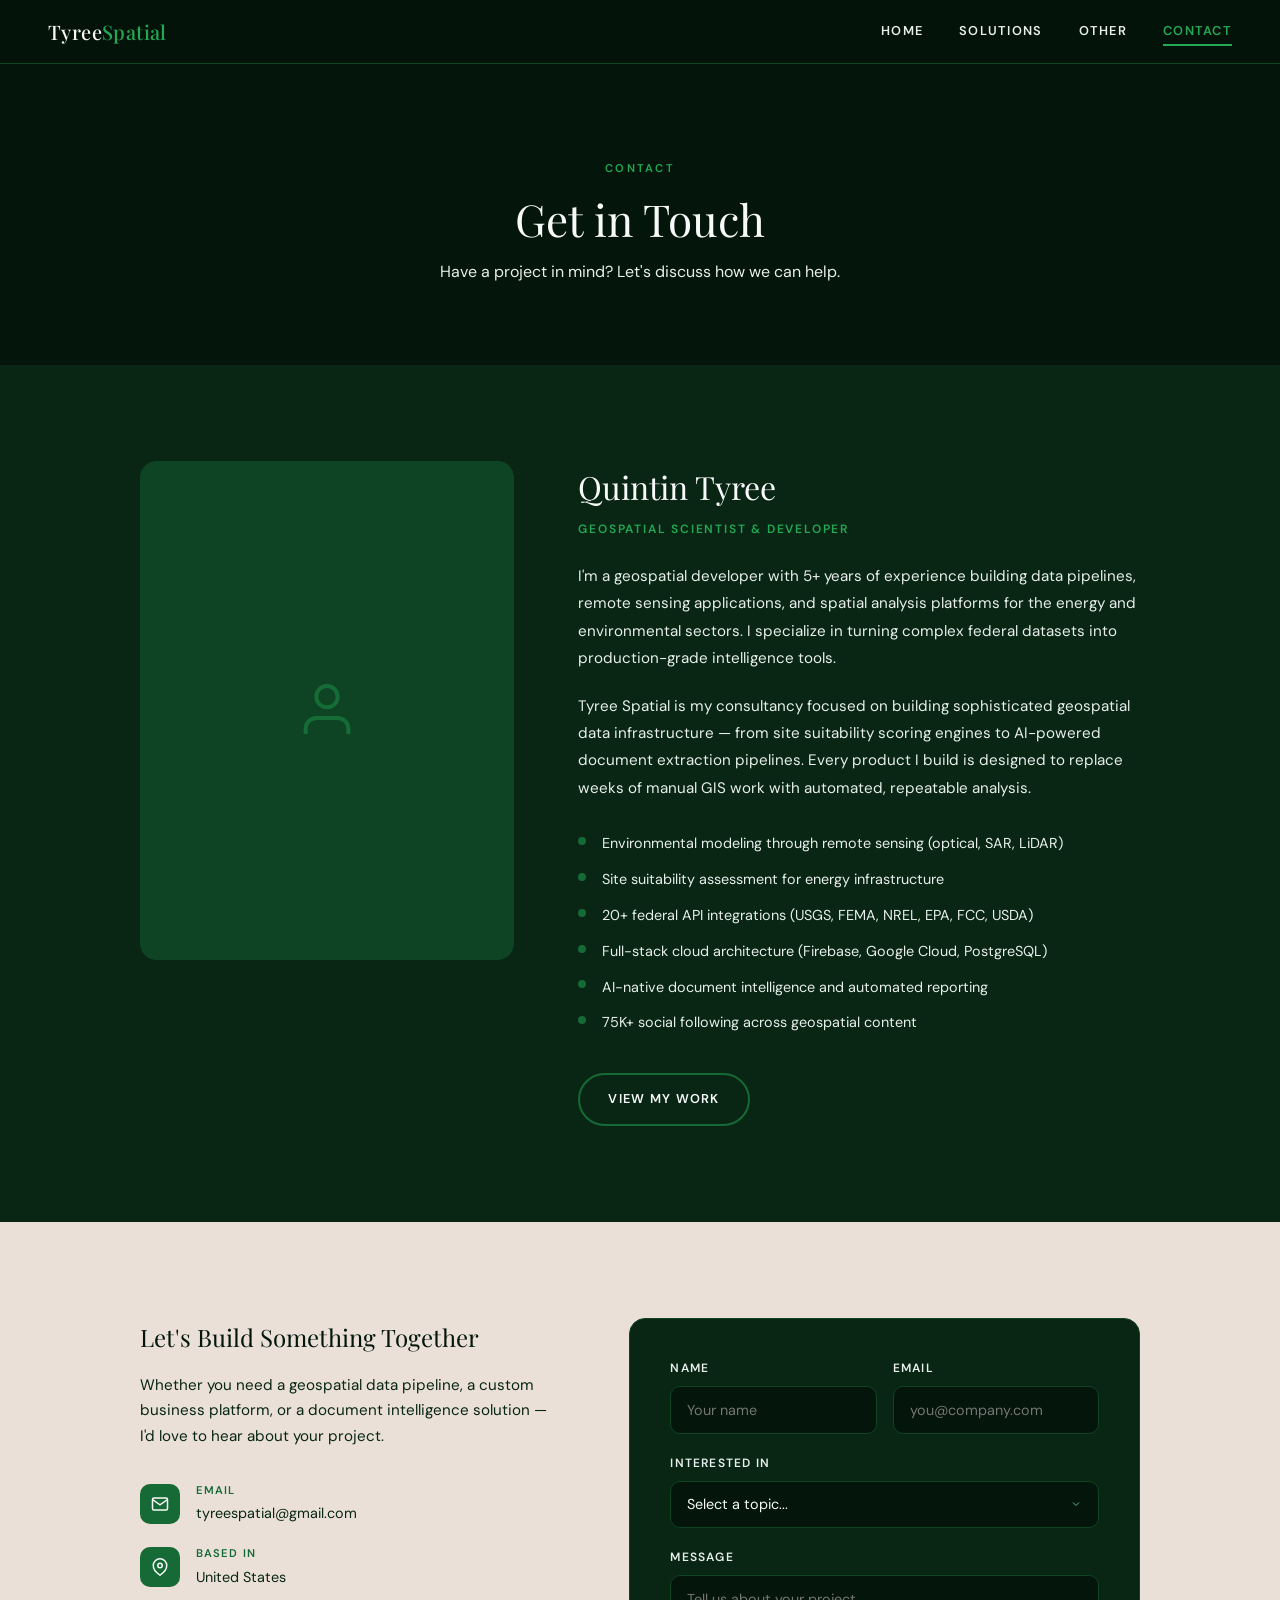
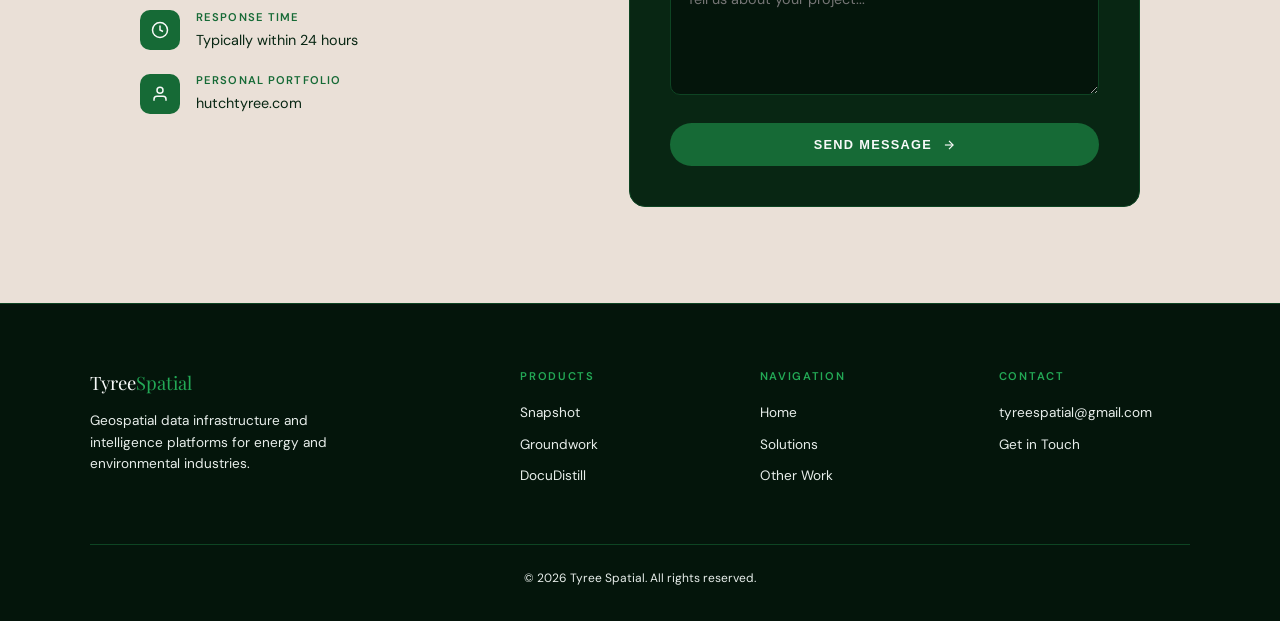
==== contact.html @ fcd2a638 "Add files via upload" ====
<!DOCTYPE html>
<html lang="en">
<head>
    <meta charset="UTF-8">
    <meta name="viewport" content="width=device-width, initial-scale=1.0">
    <title>Contact | Tyree Spatial</title>
    <link rel="preconnect" href="https://fonts.googleapis.com">
    <link rel="preconnect" href="https://fonts.gstatic.com" crossorigin>
    <link href="https://fonts.googleapis.com/css2?family=Playfair+Display:wght@400;500;600&family=DM+Sans:wght@400;500;600&display=swap" rel="stylesheet">
    <link rel="stylesheet" href="styles.css">
    <style>
        .page-hero {
            padding: 10rem 2rem 5rem;
            background: var(--green-darkest);
            text-align: center;
        }

        .page-hero .section-title {
            font-size: clamp(1.75rem, 4vw, 2.75rem);
            margin-bottom: 0.75rem;
        }

        /* ABOUT ME */
        .about-layout {
            max-width: 1000px;
            margin: 0 auto;
            display: grid;
            grid-template-columns: 1fr 1.5fr;
            gap: 4rem;
            align-items: start;
        }

        .about-photo {
            border-radius: 16px;
            overflow: hidden;
            border: 1px solid var(--green-mid);
            aspect-ratio: 3/4;
            background: var(--green-mid);
            display: flex;
            align-items: center;
            justify-content: center;
        }

        .about-photo img {
            width: 100%;
            height: 100%;
            object-fit: cover;
        }

        .about-photo svg {
            width: 64px;
            height: 64px;
            stroke: var(--green-light);
            fill: none;
            opacity: 0.4;
        }

        .about-name {
            font-family: 'Playfair Display', serif;
            font-size: clamp(1.5rem, 3vw, 2rem);
            font-weight: 400;
            margin-bottom: 0.5rem;
        }

        .about-role {
            font-size: 0.75rem;
            font-weight: 600;
            letter-spacing: 0.15em;
            text-transform: uppercase;
            color: var(--green-light);
            margin-bottom: 1.5rem;
        }

        .about-text {
            font-size: 0.95rem;
            color: var(--white-soft);
            line-height: 1.8;
            margin-bottom: 1.25rem;
        }

        .about-highlights {
            list-style: none;
            margin: 1.5rem 0 2rem;
        }

        .about-highlights li {
            font-size: 0.9rem;
            color: var(--white-soft);
            padding: 0.4rem 0 0.4rem 1.5rem;
            position: relative;
        }

        .about-highlights li::before {
            content: '';
            position: absolute;
            left: 0;
            top: 0.7rem;
            width: 8px;
            height: 8px;
            border-radius: 50%;
            background: var(--green-accent);
        }

        /* CONTACT LAYOUT */
        .contact-layout {
            max-width: 1000px;
            margin: 0 auto;
            display: grid;
            grid-template-columns: 1fr 1.2fr;
            gap: 4rem;
            align-items: start;
        }

        .contact-info h2 {
            font-family: 'Playfair Display', serif;
            font-size: 1.5rem;
            font-weight: 400;
            color: var(--green-darkest);
            margin-bottom: 1rem;
        }

        .contact-info p {
            font-size: 0.95rem;
            color: var(--green-dark);
            line-height: 1.7;
            margin-bottom: 2rem;
        }

        .contact-detail {
            display: flex;
            align-items: center;
            gap: 1rem;
            margin-bottom: 1.25rem;
        }

        .contact-detail-icon {
            width: 40px;
            height: 40px;
            background: var(--green-accent);
            border-radius: 10px;
            display: flex;
            align-items: center;
            justify-content: center;
            flex-shrink: 0;
        }

        .contact-detail-icon svg {
            width: 18px;
            height: 18px;
            stroke: var(--white);
            fill: none;
        }

        .contact-detail-text {
            font-size: 0.9rem;
            color: var(--green-dark);
        }

        .contact-detail-text strong {
            display: block;
            font-size: 0.7rem;
            font-weight: 600;
            letter-spacing: 0.1em;
            text-transform: uppercase;
            color: var(--green-accent);
            margin-bottom: 0.15rem;
        }

        /* FORM */
        .contact-form {
            background: var(--green-dark);
            border-radius: 16px;
            padding: 2.5rem;
            border: 1px solid var(--green-mid);
        }

        .form-group {
            margin-bottom: 1.25rem;
        }

        .form-group label {
            display: block;
            font-size: 0.75rem;
            font-weight: 600;
            letter-spacing: 0.1em;
            text-transform: uppercase;
            color: var(--white-soft);
            margin-bottom: 0.5rem;
        }

        .form-group input,
        .form-group textarea,
        .form-group select {
            width: 100%;
            padding: 0.85rem 1rem;
            background: var(--green-darkest);
            border: 1px solid var(--green-mid);
            border-radius: 10px;
            color: var(--white);
            font-family: 'DM Sans', sans-serif;
            font-size: 0.9rem;
            transition: border-color 0.3s;
        }

        .form-group input:focus,
        .form-group textarea:focus,
        .form-group select:focus {
            outline: none;
            border-color: var(--green-accent);
        }

        .form-group textarea {
            min-height: 120px;
            resize: vertical;
        }

        .form-group select {
            cursor: pointer;
            appearance: none;
            background-image: url("data:image/svg+xml,%3Csvg xmlns='http://www.w3.org/2000/svg' width='12' height='12' viewBox='0 0 24 24' fill='none' stroke='%2360b88c' stroke-width='2'%3E%3Cpolyline points='6 9 12 15 18 9'%3E%3C/polyline%3E%3C/svg%3E");
            background-repeat: no-repeat;
            background-position: right 1rem center;
        }

        .form-row {
            display: grid;
            grid-template-columns: 1fr 1fr;
            gap: 1rem;
        }

        .form-submit {
            margin-top: 0.5rem;
        }

        .form-submit .btn {
            width: 100%;
            justify-content: center;
        }

        @media (max-width: 900px) {
            .about-layout {
                grid-template-columns: 1fr;
                gap: 2.5rem;
            }
            .about-photo {
                max-width: 300px;
                margin: 0 auto;
            }
            .contact-layout {
                grid-template-columns: 1fr;
                gap: 2.5rem;
            }
        }

        @media (max-width: 600px) {
            .form-row { grid-template-columns: 1fr; }
            .contact-form { padding: 1.75rem; }
        }
    </style>
</head>
<body>
    <div id="nav"></div>

    <!-- PAGE HERO -->
    <section class="page-hero">
        <p class="section-label">Contact</p>
        <h1 class="section-title">Get in Touch</h1>
        <p class="section-subtitle">Have a project in mind? Let's discuss how we can help.</p>
    </section>

    <!-- ABOUT ME -->
    <section class="section bg-dark">
        <div class="about-layout">
            <div class="about-photo reveal">
                <svg viewBox="0 0 24 24" stroke-width="1.5"><path d="M20 21v-2a4 4 0 0 0-4-4H8a4 4 0 0 0-4 4v2"></path><circle cx="12" cy="7" r="4"></circle></svg>
            </div>
            <div class="reveal">
                <h2 class="about-name">Quintin Tyree</h2>
                <p class="about-role">Geospatial Scientist & Developer</p>
                <p class="about-text">I'm a geospatial developer with 5+ years of experience building data pipelines, remote sensing applications, and spatial analysis platforms for the energy and environmental sectors. I specialize in turning complex federal datasets into production-grade intelligence tools.</p>
                <p class="about-text">Tyree Spatial is my consultancy focused on building sophisticated geospatial data infrastructure — from site suitability scoring engines to AI-powered document extraction pipelines. Every product I build is designed to replace weeks of manual GIS work with automated, repeatable analysis.</p>
                <ul class="about-highlights">
                    <li>Environmental modeling through remote sensing (optical, SAR, LiDAR)</li>
                    <li>Site suitability assessment for energy infrastructure</li>
                    <li>20+ federal API integrations (USGS, FEMA, NREL, EPA, FCC, USDA)</li>
                    <li>Full-stack cloud architecture (Firebase, Google Cloud, PostgreSQL)</li>
                    <li>AI-native document intelligence and automated reporting</li>
                    <li>75K+ social following across geospatial content</li>
                </ul>
                <a href="other.html" class="btn btn-secondary">View My Work</a>
            </div>
        </div>
    </section>

    <!-- CONTACT FORM -->
    <section class="section bg-tan">
        <div class="contact-layout">
            <div class="contact-info reveal">
                <h2>Let's Build Something Together</h2>
                <p>Whether you need a geospatial data pipeline, a custom business platform, or a document intelligence solution — I'd love to hear about your project.</p>

                <div class="contact-detail">
                    <div class="contact-detail-icon">
                        <svg viewBox="0 0 24 24" stroke-width="2"><path d="M4 4h16c1.1 0 2 .9 2 2v12c0 1.1-.9 2-2 2H4c-1.1 0-2-.9-2-2V6c0-1.1.9-2 2-2z"></path><polyline points="22,6 12,13 2,6"></polyline></svg>
                    </div>
                    <div class="contact-detail-text">
                        <strong>Email</strong>
                        <a href="mailto:tyreespatial@gmail.com">tyreespatial@gmail.com</a>
                    </div>
                </div>

                <div class="contact-detail">
                    <div class="contact-detail-icon">
                        <svg viewBox="0 0 24 24" stroke-width="2"><path d="M21 10c0 7-9 13-9 13s-9-6-9-13a9 9 0 0 1 18 0z"></path><circle cx="12" cy="10" r="3"></circle></svg>
                    </div>
                    <div class="contact-detail-text">
                        <strong>Based In</strong>
                        United States
                    </div>
                </div>

                <div class="contact-detail">
                    <div class="contact-detail-icon">
                        <svg viewBox="0 0 24 24" stroke-width="2"><circle cx="12" cy="12" r="10"></circle><polyline points="12 6 12 12 16 14"></polyline></svg>
                    </div>
                    <div class="contact-detail-text">
                        <strong>Response Time</strong>
                        Typically within 24 hours
                    </div>
                </div>

                <div class="contact-detail">
                    <div class="contact-detail-icon">
                        <svg viewBox="0 0 24 24" stroke-width="2"><path d="M20 21v-2a4 4 0 0 0-4-4H8a4 4 0 0 0-4 4v2"></path><circle cx="12" cy="7" r="4"></circle></svg>
                    </div>
                    <div class="contact-detail-text">
                        <strong>Personal Portfolio</strong>
                        <a href="https://hutchtyree.com" target="_blank">hutchtyree.com</a>
                    </div>
                </div>
            </div>

            <form class="contact-form reveal" action="mailto:tyreespatial@gmail.com" method="post" enctype="text/plain">
                <div class="form-row">
                    <div class="form-group">
                        <label for="name">Name</label>
                        <input type="text" id="name" name="name" placeholder="Your name" required>
                    </div>
                    <div class="form-group">
                        <label for="email">Email</label>
                        <input type="email" id="email" name="email" placeholder="you@company.com" required>
                    </div>
                </div>
                <div class="form-group">
                    <label for="interest">Interested In</label>
                    <select id="interest" name="interest">
                        <option value="">Select a topic...</option>
                        <option value="snapshot">Snapshot — Site Suitability</option>
                        <option value="groundwork">Groundwork — Business Systems</option>
                        <option value="docudistill">DocuDistill — Document Intelligence</option>
                        <option value="custom">Custom Data Pipeline / Platform</option>
                        <option value="other">Other</option>
                    </select>
                </div>
                <div class="form-group">
                    <label for="message">Message</label>
                    <textarea id="message" name="message" placeholder="Tell us about your project..."></textarea>
                </div>
                <div class="form-submit">
                    <button type="submit" class="btn btn-primary">
                        Send Message
                        <svg viewBox="0 0 24 24" stroke-width="2"><line x1="5" y1="12" x2="19" y2="12"></line><polyline points="12 5 19 12 12 19"></polyline></svg>
                    </button>
                </div>
            </form>
        </div>
    </section>

    <div id="footer"></div>

    <script src="nav.js"></script>
    <script>
        document.getElementById('nav').innerHTML = getNav('Contact');
        document.getElementById('footer').innerHTML = getFooter();
        initNav();
        initReveal();
    </script>
</body>
</html>
---- styles.css ----
/* ============================================
   TYREE SPATIAL — Shared Styles
   ============================================ */

:root {
    --green-darkest: hsl(143, 66%, 5%);
    --green-dark: hsl(143, 66%, 9%);
    --green-mid: hsl(143, 66%, 16%);
    --green-accent: hsl(143, 66%, 25%);
    --green-light: hsl(143, 66%, 40%);
    --green-glow: hsla(143, 66%, 40%, 0.4);
    --tan: hsl(30, 30%, 88%);
    --tan-soft: hsl(30, 25%, 80%);
    --white: #f8faf9;
    --white-soft: #e8eeeb;
}

* { margin: 0; padding: 0; box-sizing: border-box; }
html { scroll-behavior: smooth; }

body {
    font-family: 'DM Sans', sans-serif;
    background: var(--green-dark);
    color: var(--white);
    overflow-x: hidden;
    line-height: 1.6;
}

a { color: inherit; text-decoration: none; }
img { max-width: 100%; display: block; }

/* ── NAV ────────────────────────────────── */
.nav {
    position: fixed;
    top: 0; left: 0; right: 0;
    z-index: 1000;
    background: rgba(5, 20, 10, 0.92);
    backdrop-filter: blur(12px);
    border-bottom: 1px solid var(--green-mid);
    padding: 0 3rem;
    height: 64px;
    display: flex;
    align-items: center;
    justify-content: space-between;
}

.nav-brand {
    font-family: 'Playfair Display', serif;
    font-size: 1.25rem;
    font-weight: 500;
    color: var(--white);
    letter-spacing: 0.02em;
}

.nav-brand span {
    color: var(--green-light);
}

.nav-links {
    display: flex;
    gap: 2.25rem;
    list-style: none;
    align-items: center;
}

.nav-links a {
    font-size: 0.8rem;
    font-weight: 600;
    letter-spacing: 0.1em;
    text-transform: uppercase;
    color: var(--white-soft);
    transition: color 0.3s;
    position: relative;
}

.nav-links a::after {
    content: '';
    position: absolute;
    bottom: -4px;
    left: 0;
    width: 0;
    height: 2px;
    background: var(--green-light);
    transition: width 0.3s;
}

.nav-links a:hover,
.nav-links a.active {
    color: var(--green-light);
}

.nav-links a:hover::after,
.nav-links a.active::after {
    width: 100%;
}

.nav-toggle {
    display: none;
    background: none;
    border: none;
    cursor: pointer;
    padding: 0.5rem;
    z-index: 10;
}

.nav-toggle span {
    display: block;
    width: 22px;
    height: 2px;
    background: var(--white);
    margin: 5px 0;
    transition: all 0.3s;
    transform-origin: center;
}

.nav-toggle.open span:nth-child(1) {
    transform: translateY(7px) rotate(45deg);
}

.nav-toggle.open span:nth-child(2) {
    opacity: 0;
}

.nav-toggle.open span:nth-child(3) {
    transform: translateY(-7px) rotate(-45deg);
}

/* ── BUTTONS ────────────────────────────── */
.btn {
    display: inline-flex;
    align-items: center;
    gap: 0.6rem;
    font-size: 0.8rem;
    font-weight: 600;
    letter-spacing: 0.1em;
    text-transform: uppercase;
    text-decoration: none;
    padding: 0.9rem 1.75rem;
    border-radius: 50px;
    transition: all 0.3s ease;
    border: none;
    cursor: pointer;
}

.btn-primary {
    background: var(--green-accent);
    color: var(--white);
}

.btn-primary:hover {
    background: var(--green-light);
    transform: translateY(-2px);
}

.btn-secondary {
    background: transparent;
    color: var(--white);
    border: 2px solid var(--green-accent);
}

.btn-secondary:hover {
    border-color: var(--green-light);
    color: var(--green-light);
    transform: translateY(-2px);
}

.btn-secondary.dark {
    color: var(--green-darkest);
    border-color: var(--green-accent);
}

.btn-secondary.dark:hover {
    color: var(--green-light);
    border-color: var(--green-light);
}

.btn svg {
    width: 14px;
    height: 14px;
    stroke: currentColor;
    fill: none;
}

/* ── SECTION UTILITIES ──────────────────── */
.section {
    padding: 6rem 2rem;
}

.section-header {
    max-width: 800px;
    margin: 0 auto 3.5rem;
    text-align: center;
}

.section-label {
    font-size: 0.7rem;
    font-weight: 600;
    letter-spacing: 0.2em;
    text-transform: uppercase;
    color: var(--green-light);
    margin-bottom: 0.75rem;
}

.section-title {
    font-family: 'Playfair Display', serif;
    font-size: clamp(1.5rem, 3.5vw, 2.25rem);
    font-weight: 400;
    color: var(--white);
    line-height: 1.3;
}

.section-subtitle {
    font-size: 1rem;
    color: var(--white-soft);
    margin-top: 0.75rem;
    max-width: 600px;
    margin-left: auto;
    margin-right: auto;
}

.bg-dark { background: var(--green-dark); }
.bg-darker { background: var(--green-darkest); }
.bg-tan { background: var(--tan); }

.bg-tan .section-title { color: var(--green-darkest); }
.bg-tan .section-subtitle { color: var(--green-dark); }
.bg-tan .section-label { color: var(--green-accent); }

/* ── CONTAINER ──────────────────────────── */
.container {
    max-width: 1100px;
    margin: 0 auto;
}

/* ── ANIMATIONS ─────────────────────────── */
@keyframes fadeIn {
    from { opacity: 0; transform: translateY(12px); }
    to   { opacity: 1; transform: translateY(0); }
}

.reveal {
    opacity: 0;
    transform: translateY(25px);
    transition: all 0.6s ease;
}

.reveal.active {
    opacity: 1;
    transform: translateY(0);
}

/* ── FOOTER ─────────────────────────────── */
.footer {
    background: var(--green-darkest);
    padding: 4rem 2rem 2rem;
    border-top: 1px solid var(--green-mid);
}

.footer-grid {
    max-width: 1100px;
    margin: 0 auto;
    display: grid;
    grid-template-columns: 2fr 1fr 1fr 1fr;
    gap: 3rem;
}

.footer-brand {
    font-family: 'Playfair Display', serif;
    font-size: 1.15rem;
    color: var(--white);
    margin-bottom: 0.75rem;
}

.footer-brand span { color: var(--green-light); }

.footer-tagline {
    font-size: 0.85rem;
    color: var(--white-soft);
    line-height: 1.6;
    max-width: 280px;
}

.footer-col h4 {
    font-size: 0.7rem;
    font-weight: 600;
    letter-spacing: 0.15em;
    text-transform: uppercase;
    color: var(--green-light);
    margin-bottom: 1rem;
}

.footer-col a {
    display: block;
    font-size: 0.85rem;
    color: var(--white-soft);
    margin-bottom: 0.6rem;
    transition: color 0.3s;
}

.footer-col a:hover { color: var(--green-light); }

.footer-bottom {
    max-width: 1100px;
    margin: 3rem auto 0;
    padding-top: 1.5rem;
    border-top: 1px solid var(--green-mid);
    text-align: center;
    font-size: 0.75rem;
    color: var(--white-soft);
}

/* ── RESPONSIVE ─────────────────────────── */
@media (max-width: 900px) {
    .nav { padding: 0 1.5rem; }

    .nav-links {
        position: absolute;
        top: 64px; left: 0; right: 0;
        background: rgba(5, 20, 10, 0.97);
        backdrop-filter: blur(12px);
        flex-direction: column;
        padding: 0 1.5rem;
        gap: 0;
        border-bottom: 1px solid var(--green-mid);
        max-height: 0;
        overflow: hidden;
        transition: max-height 0.4s ease, padding 0.4s ease;
    }

    .nav-links.open {
        max-height: 320px;
        padding: 1rem 1.5rem 1.5rem;
    }

    .nav-links a {
        padding: 0.75rem 0;
        font-size: 0.9rem;
        border-bottom: 1px solid rgba(255,255,255,0.06);
    }

    .nav-links a:last-child {
        border-bottom: none;
    }

    .nav-links a::after { display: none; }

    .nav-toggle { display: block; }

    .footer-grid {
        grid-template-columns: 1fr 1fr;
        gap: 2rem;
    }
}

@media (max-width: 600px) {
    .section { padding: 4rem 1.5rem; }

    .footer-grid {
        grid-template-columns: 1fr;
    }
}
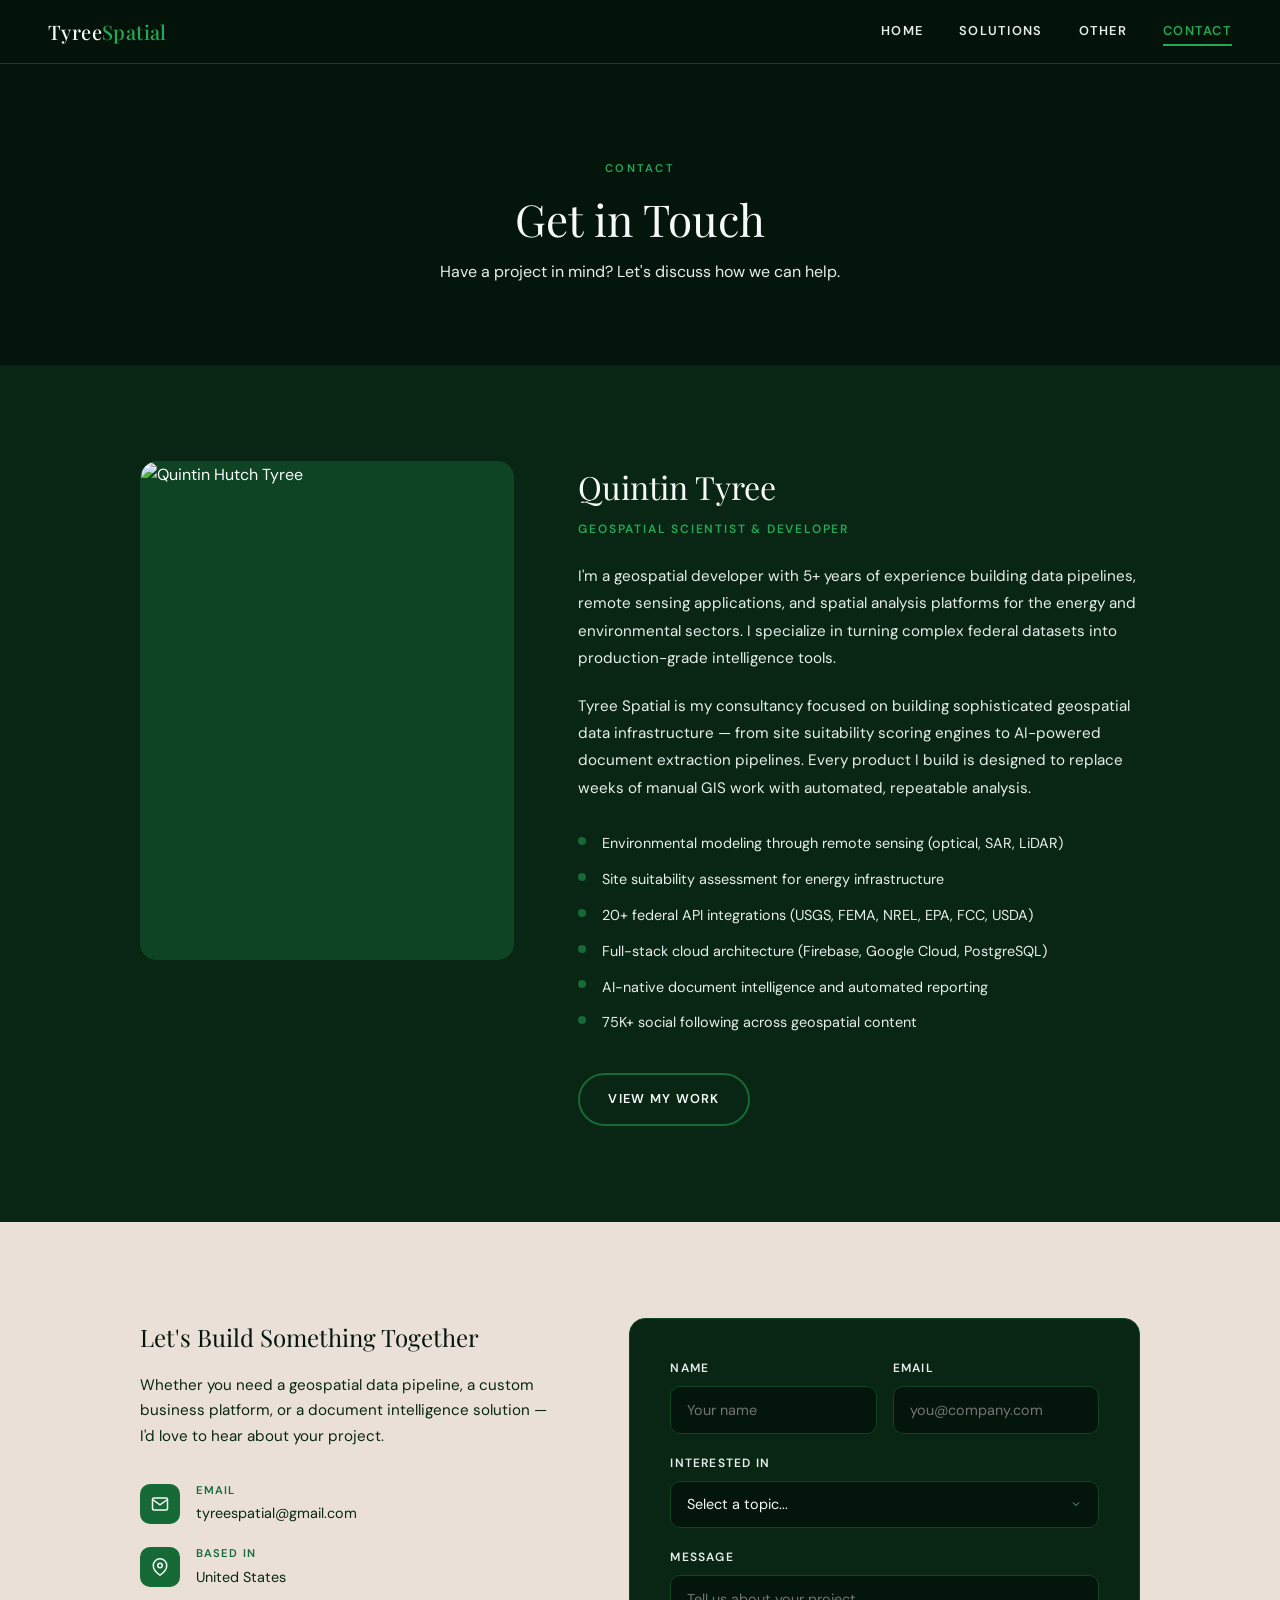
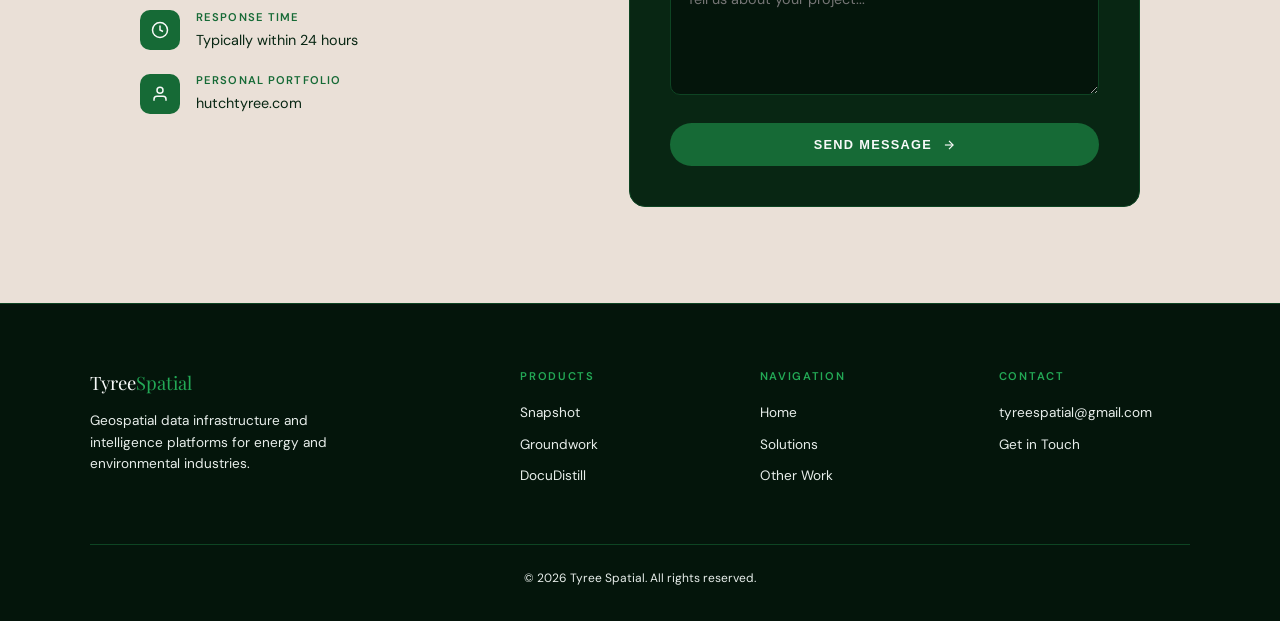
==== commit 9ff8a6cf: "Add about page, CNAME, profile photo, and update domain references - Add about.html reference page a" ====
--- a/contact.html
+++ b/contact.html
@@ -272,7 +272,7 @@
     <section class="section bg-dark">
         <div class="about-layout">
             <div class="about-photo reveal">
-                <svg viewBox="0 0 24 24" stroke-width="1.5"><path d="M20 21v-2a4 4 0 0 0-4-4H8a4 4 0 0 0-4 4v2"></path><circle cx="12" cy="7" r="4"></circle></svg>
+                <img src="https://raw.githubusercontent.com/qtyree1328/TyreeSpatial_photos/refs/heads/main/hutch.png" alt="Quintin Hutch Tyree">
             </div>
             <div class="reveal">
                 <h2 class="about-name">Quintin Tyree</h2>
